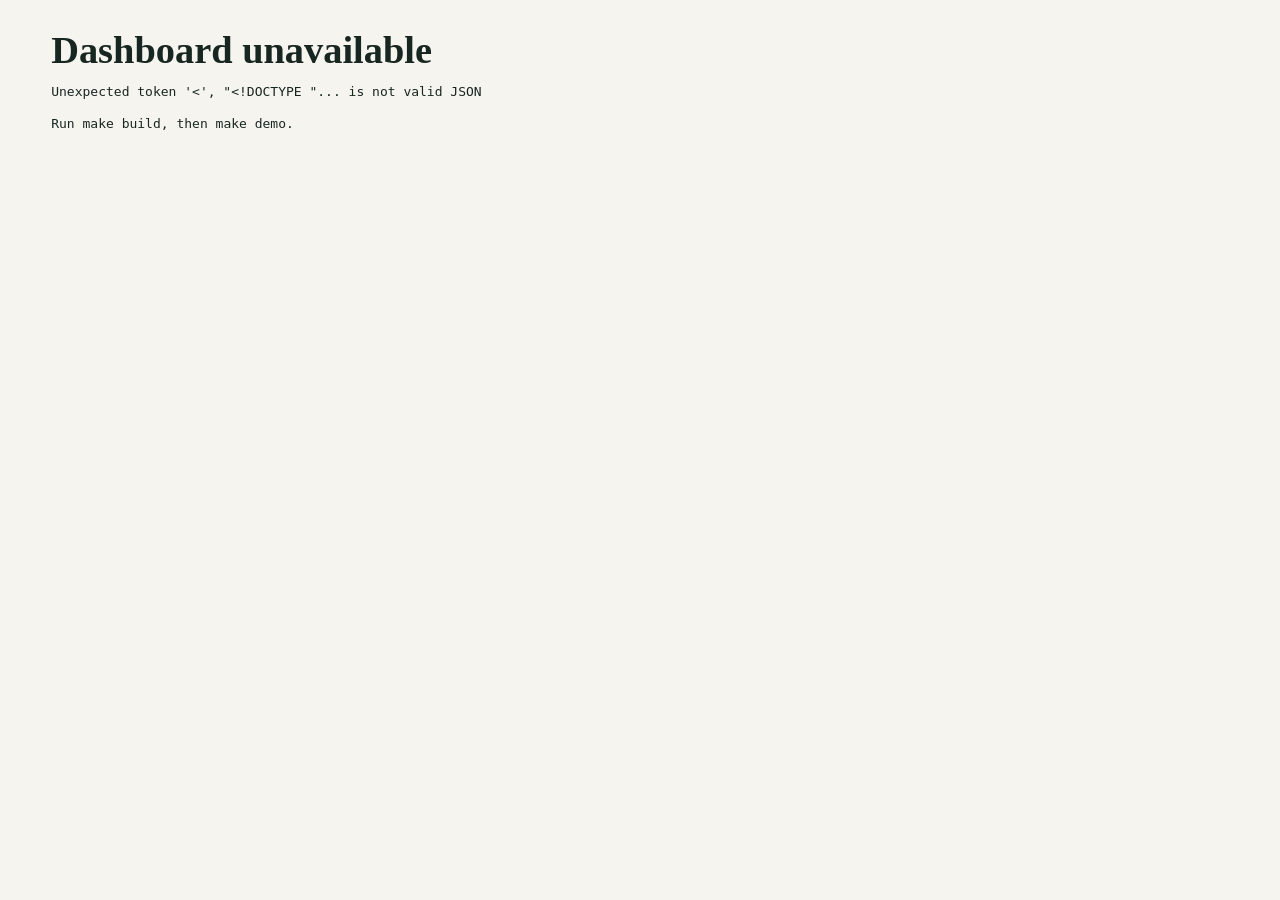
==== dashboard/index.html @ 76c0e082 "StayWise: hospitality revenue leakage analysis (PostgreSQL star schema, SQL QA, Python, Excel, dashb" ====
<!doctype html>
<html lang="en">
<head>
  <meta charset="utf-8">
  <meta name="viewport" content="width=device-width, initial-scale=1">
  <title>StayWise Decision Console</title>
  <link rel="stylesheet" href="styles.css">
</head>
<body>
  <header class="topbar">
    <div class="brand"><span class="brand-mark">SW</span><div><strong>STAYWISE</strong><small>Revenue decision console</small></div></div>
    <div class="status"><span class="dot"></span> Portfolio case study <span class="divider"></span> Historical data: Jul 2015-Aug 2017</div>
  </header>
  <main>
    <section class="brief">
      <div><p class="eyebrow">REVENUE RECOVERY PRIORITY</p><h1>Target revenue leakage where cancellation exposure is highest.</h1></div>
      <div id="priority-callout" class="priority-callout" aria-live="polite"></div>
    </section>
    <section class="filterbar" aria-label="Dashboard filters">
      <label>Property <select id="property"><option value="">All properties</option></select></label>
      <label>Arrival month <select id="month"><option value="">All months</option></select></label>
      <label>Channel <select id="channel"><option value="">All channels</option></select></label>
      <label>Market segment <select id="segment"><option value="">All segments</option></select></label>
      <button id="reset" type="button">Reset filters</button>
    </section>
    <section id="kpis" class="kpi-grid" aria-label="Executive KPIs"></section>
    <section class="content-grid primary-grid">
      <article class="panel trend-panel"><div class="panel-head"><div><p class="eyebrow">MOVEMENT</p><h2>Revenue lost versus realized</h2></div><div class="legend"><span class="realized">Realized</span><span class="lost">Lost</span></div></div><div id="trend-chart" class="chart"></div></article>
      <article class="panel action-panel"><p class="eyebrow">DECISION</p><h2>Recommended next action</h2><div id="action-summary"></div><div class="guardrail"><strong>Guardrail:</strong> treat the estimated opportunity as a pilot hypothesis, not a guaranteed outcome.</div></article>
    </section>
    <section class="content-grid diagnostic-grid">
      <article class="panel"><div class="panel-head"><div><p class="eyebrow">ROOT CAUSE</p><h2>Highest cancellation-rate drivers</h2></div></div><div id="driver-chart" class="bar-list"></div></article>
      <article class="panel"><div class="panel-head"><div><p class="eyebrow">CHANNEL ECONOMICS</p><h2>Net revenue after commission</h2></div></div><div id="channel-chart" class="bar-list"></div></article>
    </section>
    <section class="content-grid scenario-grid">
      <article class="panel scenario-panel"><div class="panel-head"><div><p class="eyebrow">SCENARIO PLANNER</p><h2>Test intervention assumptions</h2></div><small>Matches the Excel scenario-model formula</small></div>
        <div class="scenario-controls">
          <label>Cancellation reduction <output id="cancel-output">5%</output><input id="cancel-input" type="range" min="0" max="20" value="5"></label>
          <label>ADR uplift <output id="adr-output">3%</output><input id="adr-input" type="range" min="0" max="15" value="3"></label>
          <label>Occupancy uplift <output id="occupancy-output">2%</output><input id="occupancy-input" type="range" min="0" max="15" value="2"></label>
          <label>Channel-mix improvement <output id="mix-output">4%</output><input id="mix-input" type="range" min="0" max="15" value="4"></label>
        </div>
        <div id="scenario-results" class="scenario-results"></div>
      </article>
      <article class="panel"><div class="panel-head"><div><p class="eyebrow">RISK SEGMENTS</p><h2>Cancellation risk concentration</h2></div><small>Portfolio baseline</small></div><div id="risk-table" class="risk-table"></div></article>
    </section>
    <section class="panel table-panel"><div class="panel-head"><div><p class="eyebrow">ACTION BACKLOG</p><h2>Ranked recovery opportunities</h2></div><small>Minimum segment size: 120 bookings</small></div><div class="table-wrap"><table><thead><tr><th>Rank</th><th>Segment</th><th>Channel</th><th>Lead time</th><th>Cancel rate</th><th>Recoverable revenue</th><th>Recommended action</th></tr></thead><tbody id="opportunity-table"></tbody></table></div></section>
  </main>
  <footer>Source: public Hotel Booking Demand dataset. Channel costs, inventory, targets, and intervention assumptions are synthetic portfolio context. Revenue opportunity is an estimate for prioritization, not measured causal impact.</footer>
  <script src="app.js"></script>
</body>
</html>
---- dashboard/styles.css ----
:root { --ink:#182622; --muted:#61716d; --paper:#f6f4ee; --panel:#fffdf8; --line:#d8ddd4; --mint:#0e8f76; --coral:#e35d44; --sun:#e5b84b; --deep:#163d36; }
* { box-sizing:border-box; }
body { margin:0; color:var(--ink); background:var(--paper); font-family:ui-monospace, "SFMono-Regular", Menlo, monospace; font-size:13px; line-height:1.45; }
.topbar { min-height:68px; display:flex; justify-content:space-between; align-items:center; padding:0 4.5vw; background:var(--deep); color:#f8f6ef; border-bottom:4px solid var(--sun); }
.brand { display:flex; gap:11px; align-items:center; letter-spacing:0; }.brand-mark { display:grid; place-items:center; width:34px; height:34px; background:var(--sun); color:var(--deep); font-weight:900; }.brand strong { display:block; font-size:15px; letter-spacing:1px; }.brand small { display:block; color:#b8cbc3; font-size:10px; }.status { color:#c8d7d1; font-size:11px; }.dot { display:inline-block; width:8px; height:8px; background:#5bd5ae; margin-right:6px; }.divider { display:inline-block; height:12px; border-left:1px solid #6f8880; margin:0 10px -2px; }
main { max-width:1440px; margin:auto; padding:30px clamp(16px,4vw,60px) 48px; }.brief { display:grid; grid-template-columns:minmax(0,1.5fr) minmax(300px,.8fr); gap:36px; align-items:end; margin-bottom:24px; }.eyebrow { margin:0 0 8px; color:var(--mint); font-size:10px; font-weight:800; letter-spacing:1.1px; } h1,h2 { font-family:Georgia, "Times New Roman", serif; font-weight:600; letter-spacing:0; } h1 { max-width:720px; margin:0; font-size:clamp(27px,3vw,44px); line-height:1.05; } h2 { margin:0; font-size:21px; line-height:1.14; }.priority-callout { border-left:5px solid var(--coral); padding:10px 0 10px 16px; background:#f7e8e0; min-height:86px; }.priority-callout strong { display:block; margin-bottom:4px; font-size:15px; }.priority-callout span { color:#7c3829; }
.filterbar { display:flex; gap:12px; align-items:end; padding:14px; margin-bottom:18px; background:#e8eee7; border:1px solid var(--line); }.filterbar label { display:grid; gap:5px; color:var(--muted); font-size:10px; font-weight:800; text-transform:uppercase; }.filterbar select,.filterbar button { height:34px; padding:0 10px; border:1px solid #a7b6af; background:var(--panel); color:var(--ink); font:inherit; font-size:12px; }.filterbar label { flex:1; }.filterbar button { flex:0 0 auto; border-color:var(--deep); background:var(--deep); color:#fff; cursor:pointer; }
.kpi-grid { display:grid; grid-template-columns:repeat(7,minmax(125px,1fr)); gap:8px; margin-bottom:18px; overflow-x:auto; }.kpi { min-width:125px; padding:13px; background:var(--panel); border-top:3px solid var(--ink); border-bottom:1px solid var(--line); }.kpi.alert { border-top-color:var(--coral); }.kpi.good { border-top-color:var(--mint); }.kpi small { display:block; color:var(--muted); font-size:10px; text-transform:uppercase; }.kpi strong { display:block; margin-top:7px; font-size:20px; letter-spacing:0; }
.content-grid { display:grid; gap:18px; margin-bottom:18px; }.primary-grid { grid-template-columns:minmax(0,1.45fr) minmax(320px,.75fr); }.diagnostic-grid,.scenario-grid { grid-template-columns:repeat(2,minmax(0,1fr)); }.panel { min-width:0; background:var(--panel); border:1px solid var(--line); border-radius:4px; padding:20px; }.panel-head { display:flex; justify-content:space-between; gap:16px; align-items:start; margin-bottom:18px; }.panel-head small { color:var(--muted); text-align:right; }.chart { min-height:290px; }.chart svg { width:100%; height:290px; overflow:visible; }.legend { display:flex; gap:12px; font-size:10px; color:var(--muted); }.legend span::before { content:""; display:inline-block; width:9px; height:9px; margin-right:4px; }.legend .realized::before { background:var(--mint); }.legend .lost::before { background:var(--coral); }.action-panel { background:var(--deep); border-color:var(--deep); color:#fbf7ea; }.action-panel .eyebrow { color:var(--sun); }.action-panel h2 { margin-bottom:24px; }.action-summary strong { display:block; font-size:18px; line-height:1.2; }.action-summary p { color:#d3e1dc; }.action-metric { display:flex; justify-content:space-between; padding:11px 0; border-top:1px solid #5b7770; }.action-metric span { color:#b8ccc4; }.guardrail { margin-top:18px; padding:11px; border-left:3px solid var(--sun); background:#214b43; font-size:11px; color:#d9e6e1; }
.bar-list { display:grid; gap:14px; }.bar-row { display:grid; grid-template-columns:minmax(95px,1fr) minmax(140px,2.2fr) 70px; gap:10px; align-items:center; font-size:11px; }.bar-track { height:13px; background:#e4e9e2; }.bar { height:100%; background:var(--mint); }.bar.alert { background:var(--coral); }.bar-value { text-align:right; font-weight:700; }
.scenario-controls { display:grid; grid-template-columns:repeat(2,minmax(0,1fr)); gap:18px 28px; }.scenario-controls label { display:grid; grid-template-columns:1fr auto; gap:7px; font-size:11px; }.scenario-controls input { grid-column:1/-1; width:100%; accent-color:var(--mint); }.scenario-controls output { color:var(--mint); font-weight:800; }.scenario-results { display:grid; grid-template-columns:repeat(3,1fr); gap:8px; margin-top:22px; }.scenario-results div { padding:10px; background:#edf3ed; border-left:3px solid var(--mint); }.scenario-results small { display:block; color:var(--muted); font-size:9px; text-transform:uppercase; }.scenario-results strong { display:block; margin-top:5px; font-size:16px; }
.risk-table { display:grid; gap:9px; }.risk-row { display:grid; grid-template-columns:1fr 90px 86px; gap:10px; padding:10px 0; border-bottom:1px solid var(--line); }.risk-row strong { font-size:12px; }.risk-row span { color:var(--muted); font-size:10px; text-align:right; }
.table-wrap { overflow-x:auto; } table { width:100%; border-collapse:collapse; font-size:11px; } th { color:var(--muted); font-size:9px; text-align:left; text-transform:uppercase; letter-spacing:.6px; } th,td { padding:10px 8px; border-bottom:1px solid var(--line); vertical-align:top; } td:first-child { color:var(--mint); font-weight:800; } .empty { color:var(--muted); padding:16px 0; }
footer { padding:18px 4.5vw; background:#e8eee7; border-top:1px solid var(--line); color:var(--muted); font-size:10px; }
@media (max-width:900px) { .topbar { padding:12px 20px; align-items:start; gap:12px; flex-direction:column; }.brief,.primary-grid,.diagnostic-grid,.scenario-grid { grid-template-columns:1fr; }.filterbar { display:grid; grid-template-columns:repeat(2,1fr); }.filterbar button { grid-column:span 2; }.kpi-grid { grid-template-columns:repeat(4,minmax(130px,1fr)); }.scenario-controls { grid-template-columns:1fr; } }
@media (max-width:560px) { main { padding:22px 14px 38px; }.status { display:none; }.filterbar { grid-template-columns:1fr; }.filterbar button { grid-column:auto; }.kpi-grid { grid-template-columns:repeat(2,minmax(130px,1fr)); }.panel { padding:15px; }.scenario-results { grid-template-columns:1fr; }.bar-row { grid-template-columns:92px 1fr 57px; gap:6px; } }
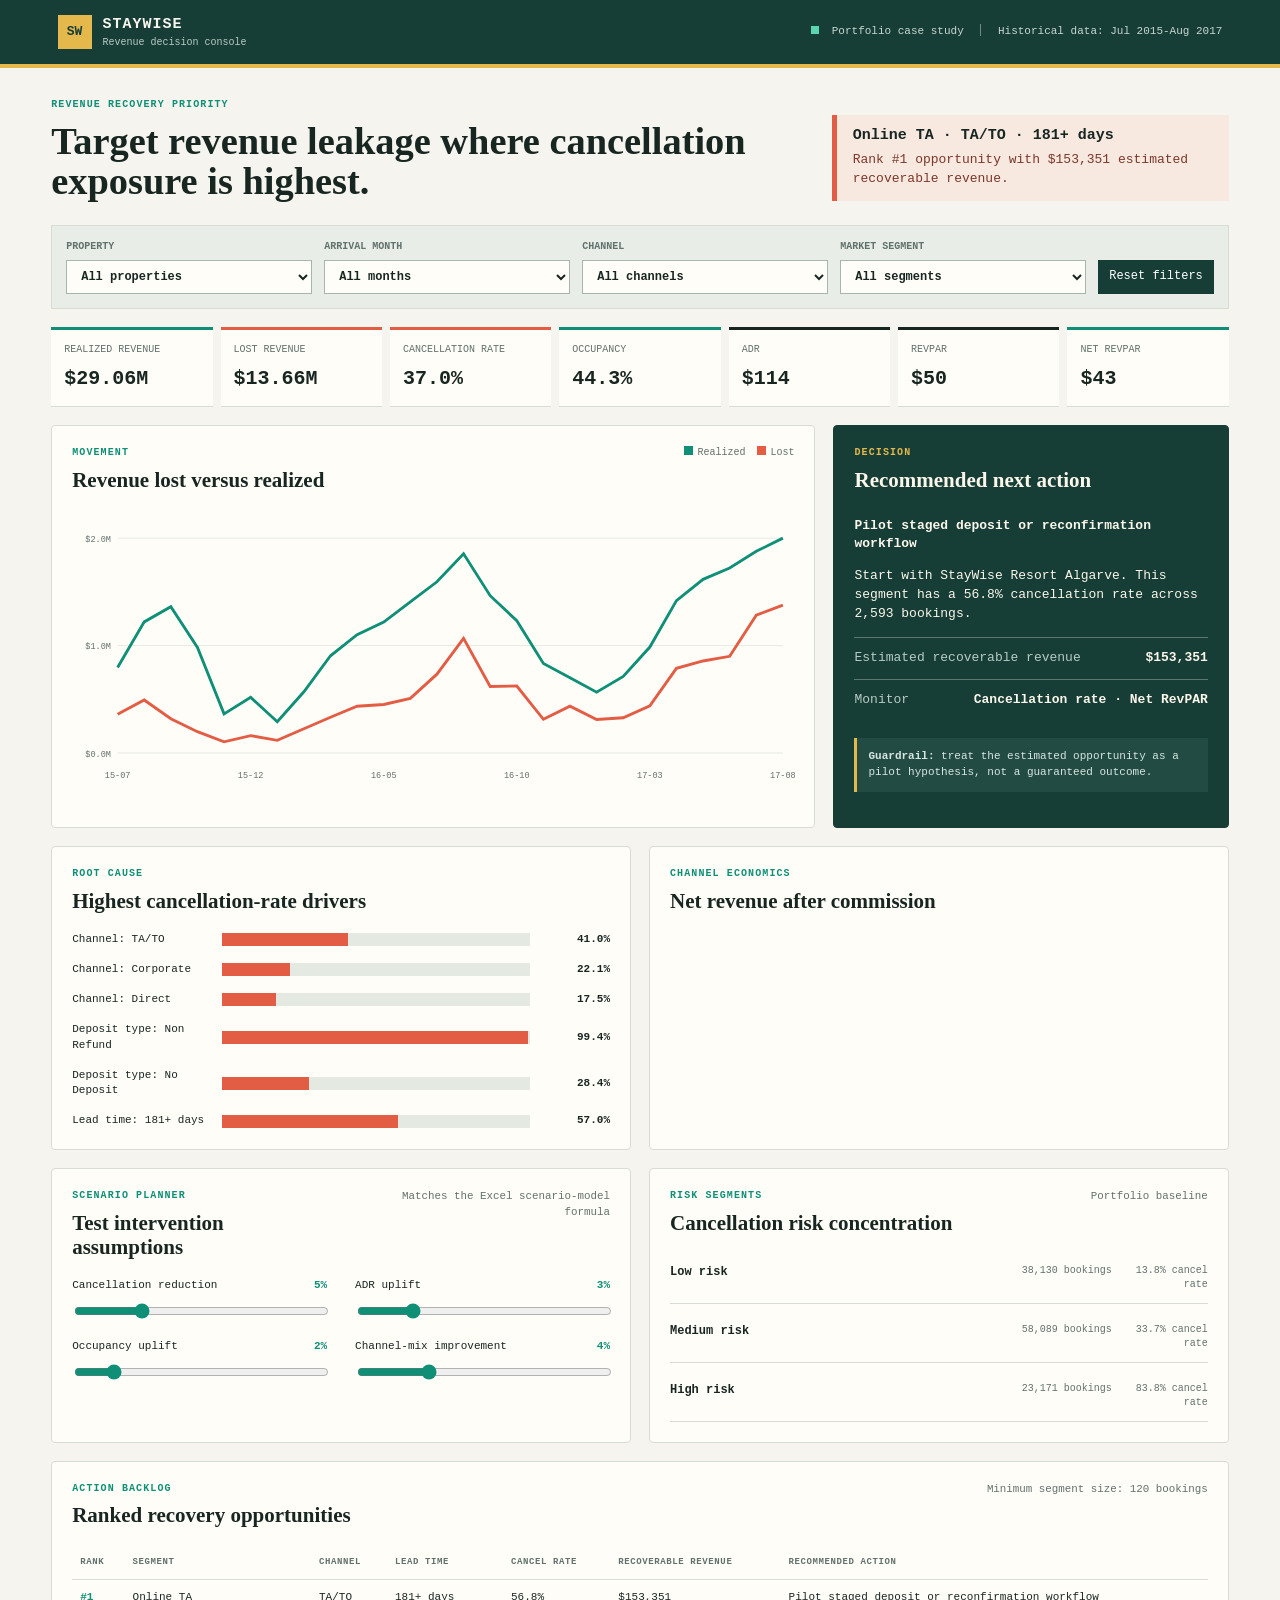
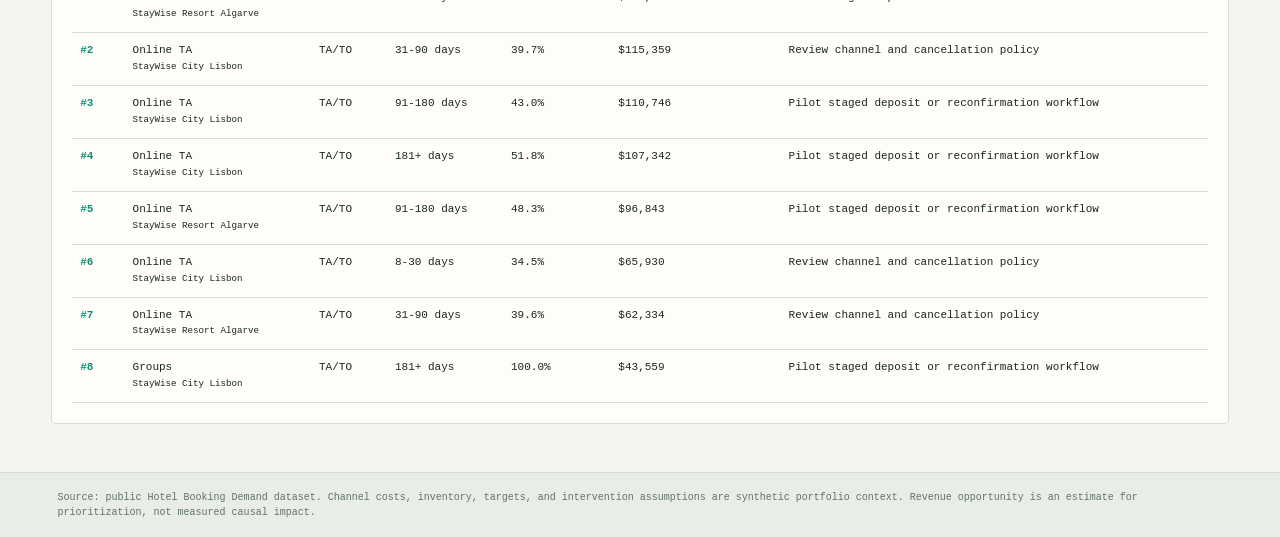
==== commit 48b62318: "Static dashboard mode for GitHub Pages: pre-aggregated data.js + browser-side store Co-Authored-By: " ====
--- a/dashboard/index.html
+++ b/dashboard/index.html
@@ -47,6 +47,8 @@
     <section class="panel table-panel"><div class="panel-head"><div><p class="eyebrow">ACTION BACKLOG</p><h2>Ranked recovery opportunities</h2></div><small>Minimum segment size: 120 bookings</small></div><div class="table-wrap"><table><thead><tr><th>Rank</th><th>Segment</th><th>Channel</th><th>Lead time</th><th>Cancel rate</th><th>Recoverable revenue</th><th>Recommended action</th></tr></thead><tbody id="opportunity-table"></tbody></table></div></section>
   </main>
   <footer>Source: public Hotel Booking Demand dataset. Channel costs, inventory, targets, and intervention assumptions are synthetic portfolio context. Revenue opportunity is an estimate for prioritization, not measured causal impact.</footer>
+  <script src="data.js"></script>
+  <script src="store.js"></script>
   <script src="app.js"></script>
 </body>
 </html>
